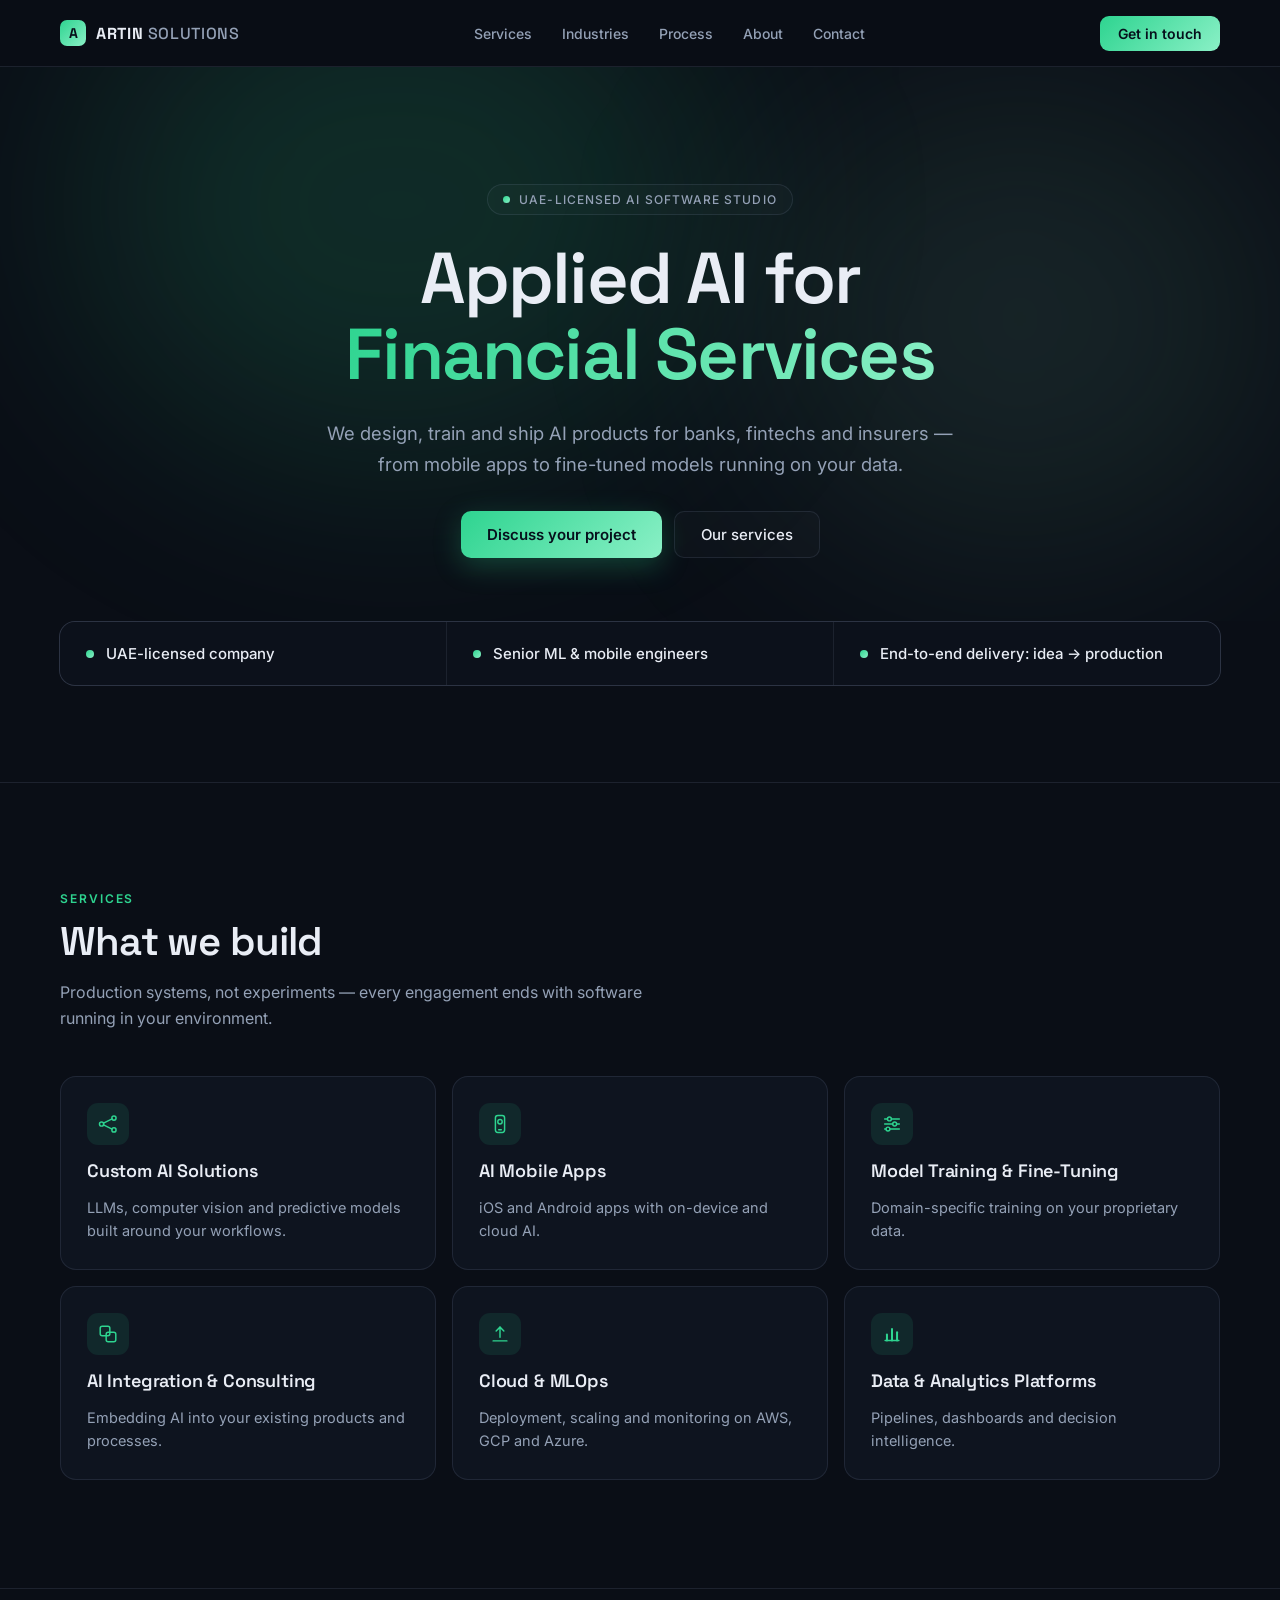
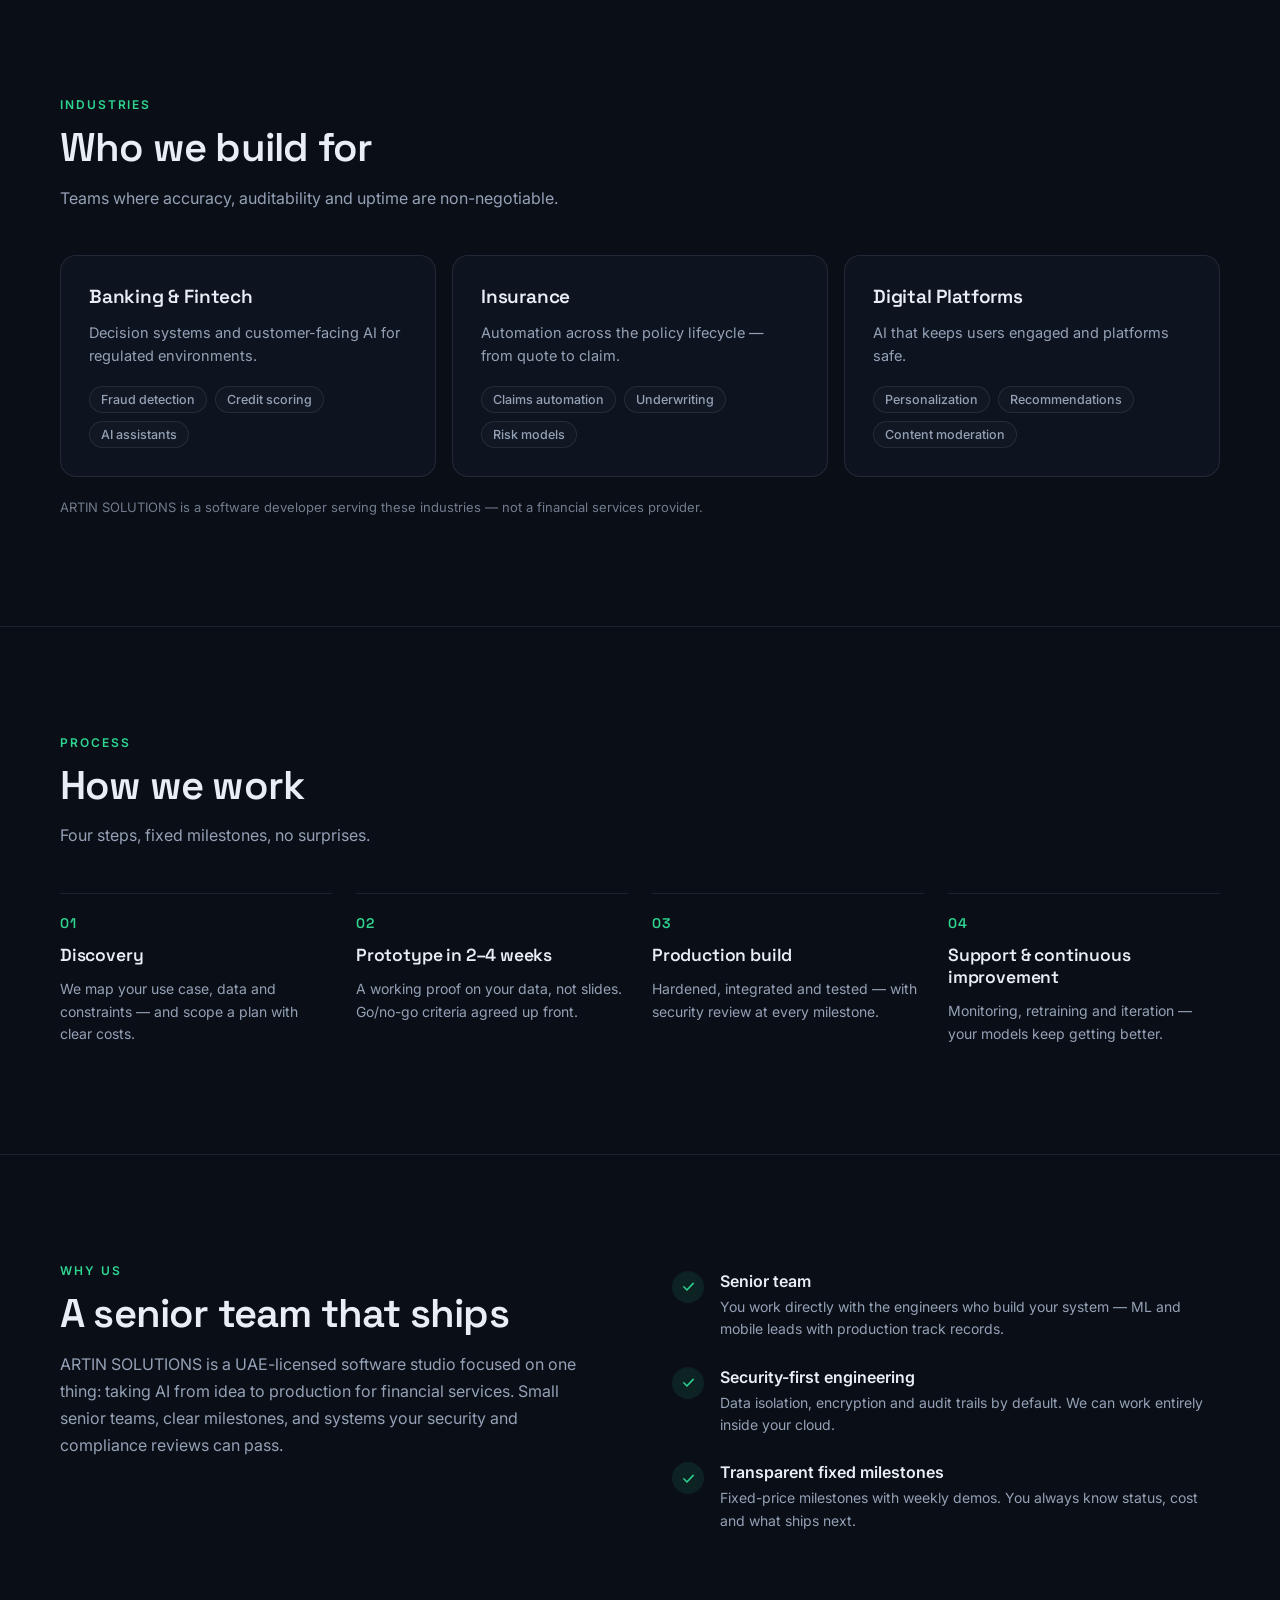
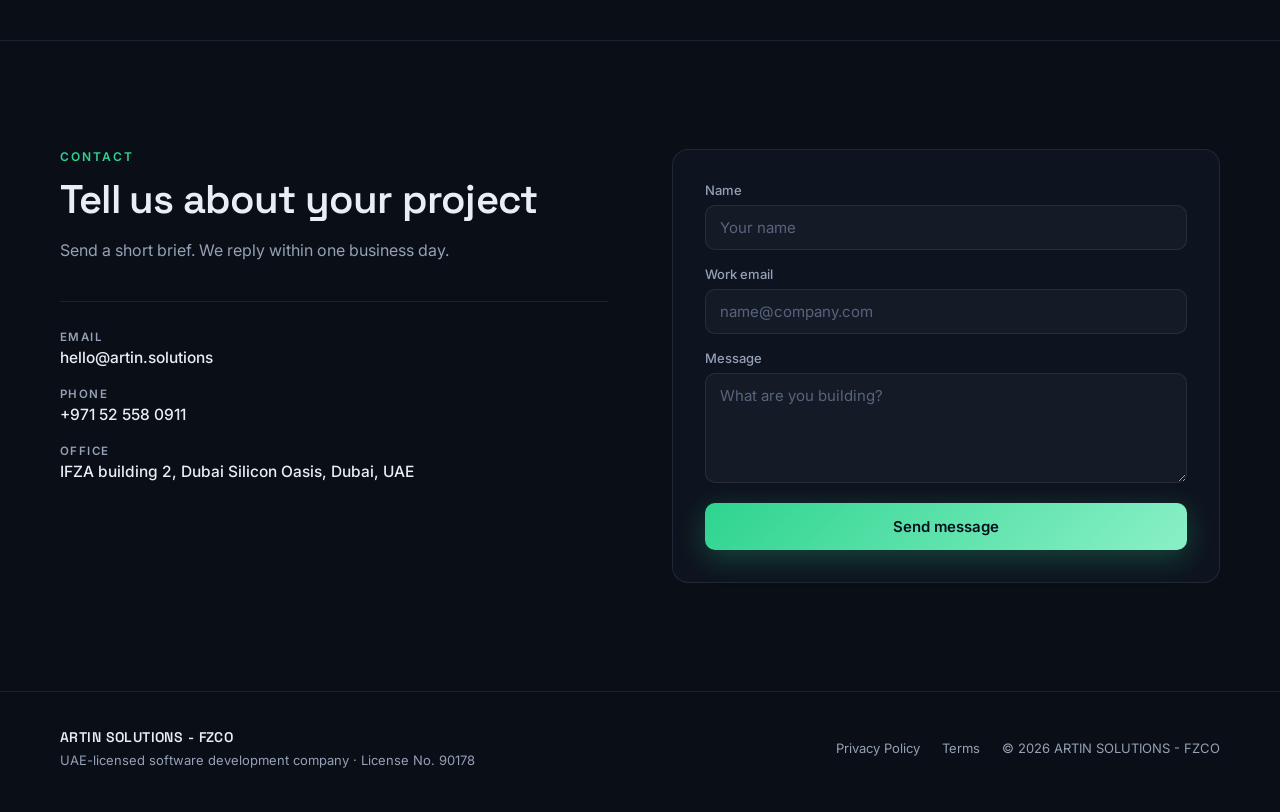
==== index.html @ 11cbfb8b "Website initial commit" ====
<!DOCTYPE html>
<html lang="en">
<head>
<meta charset="utf-8">
<meta name="viewport" content="width=device-width, initial-scale=1">
<title>ARTIN SOLUTIONS — Applied AI for Financial Services</title>
<meta name="description" content="ARTIN SOLUTIONS is a UAE-licensed software studio building AI products for banks, fintechs and insurers — mobile apps, model training and fine-tuning, cloud & MLOps.">
<meta property="og:title" content="ARTIN SOLUTIONS — Applied AI for Financial Services">
<meta property="og:description" content="We design, train and ship AI products for banks, fintechs and insurers — from mobile apps to fine-tuned models running on your data.">
<meta property="og:type" content="website">
<link rel="icon" href="data:image/svg+xml,%3Csvg xmlns='http://www.w3.org/2000/svg' viewBox='0 0 32 32'%3E%3Crect width='32' height='32' rx='8' fill='%232ed490'/%3E%3Ctext x='16' y='22' text-anchor='middle' font-family='Arial,sans-serif' font-weight='700' font-size='18' fill='%23071019'%3EA%3C/text%3E%3C/svg%3E">
<link rel="preconnect" href="https://fonts.googleapis.com">
<link rel="preconnect" href="https://fonts.gstatic.com" crossorigin>
<link href="https://fonts.googleapis.com/css2?family=Space+Grotesk:wght@500;600;700&family=Inter:wght@400;500;600&display=swap" rel="stylesheet">
<style>
:root {
  --bg: #0a0e16; --panel: #0e141f; --panel2: #111827;
  --line: rgba(152,170,204,0.13);
  --text: #e9edf5; --muted: #94a1b6;
  --accent: #2ed490; --accent2: #8af0c6;
  --glow1: rgba(46,212,144,0.15); --glow2: rgba(138,240,198,0.10);
  --accent-soft: rgba(46,212,144,0.10); --btn-glow: rgba(46,212,144,0.26);
}
html { scroll-behavior: smooth; scroll-padding-top: 92px; }
body { margin: 0; background: var(--bg); color: var(--text); font-family: Inter, "Helvetica Neue", system-ui, sans-serif; -webkit-font-smoothing: antialiased; text-rendering: optimizeLegibility; }
a { color: var(--text); text-decoration: none; }
::selection { background: rgba(46,212,144,0.35); }
input::placeholder, textarea::placeholder { color: #57647c; }
h1, h2, h3, .brand { font-family: "Space Grotesk", Inter, sans-serif; }

.container { max-width: 1160px; margin: 0 auto; padding: 0 24px; }

/* Header */
.site-header { position: sticky; top: 0; z-index: 60; background: rgba(10,14,22,0.75); backdrop-filter: blur(16px); -webkit-backdrop-filter: blur(16px); border-bottom: 1px solid var(--line); }
.header-inner { height: 66px; display: flex; align-items: center; justify-content: space-between; gap: 20px; }
.brand { display: flex; align-items: center; gap: 10px; }
.brand-mark { width: 26px; height: 26px; border-radius: 7px; background: linear-gradient(135deg, var(--accent), var(--accent2)); display: inline-flex; align-items: center; justify-content: center; font-weight: 700; font-size: 14px; color: #071019; }
.brand-name { font-weight: 700; font-size: 16px; letter-spacing: 0.04em; }
.brand-name span { font-weight: 500; color: var(--muted); }
.main-nav { display: flex; align-items: center; gap: 30px; }
.main-nav a { font-size: 14px; font-weight: 500; color: var(--muted); transition: color 0.2s; }
.main-nav a:hover { color: var(--text); }
.btn { display: inline-flex; align-items: center; justify-content: center; border-radius: 10px; font-size: 15px; font-weight: 600; transition: transform 0.2s, box-shadow 0.2s, border-color 0.2s, background 0.2s; cursor: pointer; }
.btn-primary { background: linear-gradient(135deg, var(--accent), var(--accent2)); color: #06101c; }
.btn-primary:hover { transform: translateY(-1px); box-shadow: 0 6px 20px var(--btn-glow); color: #06101c; }
.btn-ghost { border: 1px solid var(--line); background: rgba(255,255,255,0.02); color: var(--text); font-weight: 500; }
.btn-ghost:hover { border-color: rgba(152,170,204,0.35); background: rgba(255,255,255,0.04); }
.header-cta { padding: 9px 18px; border-radius: 9px; font-size: 14px; }
.burger { display: none; flex-direction: column; gap: 4px; background: none; border: 1px solid var(--line); border-radius: 8px; padding: 10px 9px; cursor: pointer; }
.burger span { width: 16px; height: 2px; background: var(--text); border-radius: 2px; }
.mobile-nav { position: absolute; top: 66px; left: 0; right: 0; background: rgba(10,14,22,0.97); backdrop-filter: blur(20px); -webkit-backdrop-filter: blur(20px); border-bottom: 1px solid var(--line); flex-direction: column; padding: 6px 24px 20px; display: none; }
.mobile-nav.open { display: flex; }
.mobile-nav a { padding: 13px 0; font-size: 15px; font-weight: 500; border-bottom: 1px solid rgba(152,170,204,0.07); }
.mobile-nav a:last-of-type { border-bottom: none; }
.mobile-nav .btn { margin-top: 10px; padding: 12px 18px; font-size: 14.5px; border-bottom: none; }
@media (max-width: 880px) {
  .desktop-only { display: none !important; }
  .burger { display: inline-flex; }
}

/* Hero */
.hero { position: relative; overflow: hidden; padding: clamp(88px, 13vh, 148px) 24px clamp(56px, 7vh, 84px); }
.mesh { position: absolute; border-radius: 50%; pointer-events: none; }
.mesh-a { top: -22%; left: 6%; width: min(640px, 80vw); height: 520px; background: var(--glow1); filter: blur(110px); animation: meshA 16s ease-in-out infinite; }
.mesh-b { top: 4%; right: 0; width: min(520px, 70vw); height: 460px; background: var(--glow2); filter: blur(120px); animation: meshB 20s ease-in-out infinite; }
@keyframes meshA { 0%, 100% { transform: translate(-6%, -4%) scale(1); } 50% { transform: translate(9%, 7%) scale(1.18); } }
@keyframes meshB { 0%, 100% { transform: translate(7%, 9%) scale(1.12); } 50% { transform: translate(-9%, -7%) scale(0.94); } }
@keyframes riseIn { from { opacity: 0; transform: translateY(14px); } to { opacity: 1; transform: translateY(0); } }
.hero-inner { position: relative; max-width: 880px; margin: 0 auto; text-align: center; display: flex; flex-direction: column; align-items: center; gap: 26px; }
.hero-badge { animation: riseIn 0.7s ease both; display: inline-flex; align-items: center; gap: 9px; border: 1px solid var(--line); border-radius: 999px; padding: 7px 15px; font-size: 12px; font-weight: 500; letter-spacing: 0.09em; text-transform: uppercase; color: var(--muted); background: rgba(255,255,255,0.02); }
.hero-badge i { width: 7px; height: 7px; border-radius: 50%; background: linear-gradient(135deg, var(--accent), var(--accent2)); }
.hero h1 { animation: riseIn 0.7s 0.08s ease both; margin: 0; font-weight: 600; font-size: clamp(40px, 7.2vw, 72px); line-height: 1.05; letter-spacing: -0.025em; }
.grad-text { background: linear-gradient(120deg, var(--accent), var(--accent2)); -webkit-background-clip: text; background-clip: text; -webkit-text-fill-color: transparent; color: transparent; }
.hero p { animation: riseIn 0.7s 0.16s ease both; margin: 0; max-width: 640px; font-size: clamp(16px, 2.2vw, 18.5px); line-height: 1.65; color: var(--muted); }
.hero-ctas { animation: riseIn 0.7s 0.24s ease both; display: flex; flex-wrap: wrap; gap: 12px; justify-content: center; margin-top: 6px; }
.hero-ctas .btn { padding: 13px 26px; }
.hero-ctas .btn-primary { box-shadow: 0 8px 28px var(--btn-glow); }
.hero-ctas .btn-primary:hover { transform: translateY(-2px); }
@media (prefers-reduced-motion: reduce) {
  html { scroll-behavior: auto; }
  .mesh, .hero-badge, .hero h1, .hero p, .hero-ctas { animation: none !important; }
}

/* Trust strip */
.trust { padding: 0 24px clamp(64px, 8vw, 96px); }
.trust-grid { max-width: 1160px; margin: 0 auto; border: 1px solid var(--line); border-radius: 16px; background: var(--line); display: grid; grid-template-columns: repeat(auto-fit, minmax(250px, 1fr)); gap: 1px; overflow: hidden; }
.trust-item { background: #0c111b; padding: 22px 26px; display: flex; align-items: center; gap: 12px; }
.trust-item i { flex: none; width: 8px; height: 8px; border-radius: 50%; background: linear-gradient(135deg, var(--accent), var(--accent2)); }
.trust-item span { font-size: 15px; font-weight: 500; }

/* Sections */
.section { padding: clamp(72px, 9vw, 108px) 24px; border-top: 1px solid var(--line); }
.section-head { max-width: 640px; display: flex; flex-direction: column; gap: 14px; margin-bottom: 44px; }
.eyebrow { font-size: 12px; font-weight: 600; letter-spacing: 0.16em; text-transform: uppercase; color: var(--accent); }
.section-head h2 { margin: 0; font-weight: 600; font-size: clamp(30px, 4.4vw, 40px); letter-spacing: -0.02em; line-height: 1.12; }
.section-head p { margin: 0; font-size: 16px; line-height: 1.65; color: var(--muted); text-wrap: pretty; }

/* Cards */
.card-grid { display: grid; grid-template-columns: repeat(auto-fit, minmax(300px, 1fr)); gap: 16px; }
.card { background: var(--panel); border: 1px solid var(--line); border-radius: 16px; padding: 26px; display: flex; flex-direction: column; gap: 14px; transition: border-color 0.25s, transform 0.25s, background 0.25s; }
.card:hover { border-color: color-mix(in oklab, var(--accent) 45%, transparent); transform: translateY(-3px); background: var(--panel2); }
.card-icon { width: 42px; height: 42px; border-radius: 11px; background: var(--accent-soft); color: var(--accent); display: flex; align-items: center; justify-content: center; }
.card h3 { margin: 0; font-weight: 600; font-size: 18px; letter-spacing: -0.01em; }
.card p { margin: 0; font-size: 14.5px; line-height: 1.62; color: var(--muted); }

/* Industries */
.industry { padding: 28px; gap: 12px; }
.industry:hover { background: var(--panel); }
.industry h3 { font-size: 19px; }
.chips { display: flex; flex-wrap: wrap; gap: 8px; margin-top: 6px; }
.chip { font-size: 12.5px; font-weight: 500; color: var(--muted); border: 1px solid var(--line); border-radius: 999px; padding: 5px 11px; background: rgba(255,255,255,0.02); }
.disclaimer { margin: 20px 0 0; font-size: 13px; line-height: 1.6; color: var(--muted); opacity: 0.75; }

/* Process */
.steps { display: grid; grid-template-columns: repeat(auto-fit, minmax(230px, 1fr)); gap: 24px; }
.step { display: flex; flex-direction: column; gap: 12px; border-top: 1px solid var(--line); padding-top: 20px; }
.step-num { font-family: "Space Grotesk", sans-serif; font-weight: 600; font-size: 14px; letter-spacing: 0.08em; color: var(--accent); }
.step h3 { margin: 0; font-weight: 600; font-size: 17.5px; letter-spacing: -0.01em; }
.step p { margin: 0; font-size: 14px; line-height: 1.62; color: var(--muted); }

/* About */
.about-grid { display: grid; grid-template-columns: repeat(auto-fit, minmax(320px, 1fr)); gap: clamp(36px, 5vw, 72px); align-items: start; }
.about-copy { display: flex; flex-direction: column; gap: 14px; }
.about-copy h2 { margin: 0; font-weight: 600; font-size: clamp(30px, 4.4vw, 40px); letter-spacing: -0.02em; line-height: 1.12; }
.about-copy > p { margin: 0; font-size: 16px; line-height: 1.7; color: var(--muted); text-wrap: pretty; }
.about-points { display: flex; flex-direction: column; gap: 26px; padding-top: 8px; }
.point { display: flex; gap: 16px; align-items: flex-start; }
.point-icon { flex: none; width: 32px; height: 32px; border-radius: 50%; background: var(--accent-soft); color: var(--accent); display: inline-flex; align-items: center; justify-content: center; }
.point-body { display: flex; flex-direction: column; gap: 5px; }
.point-title { font-size: 16px; font-weight: 600; }
.point-desc { font-size: 14px; line-height: 1.6; color: var(--muted); }

/* Contact */
.contact-grid { display: grid; grid-template-columns: repeat(auto-fit, minmax(320px, 1fr)); gap: clamp(36px, 5vw, 64px); align-items: start; }
.contact-info { display: flex; flex-direction: column; gap: 20px; margin-top: 24px; border-top: 1px solid var(--line); padding-top: 28px; }
.contact-row { display: flex; flex-direction: column; gap: 4px; }
.contact-label { font-size: 11.5px; font-weight: 600; letter-spacing: 0.12em; text-transform: uppercase; color: var(--muted); }
.contact-value { font-size: 15.5px; font-weight: 500; }
.form-panel { background: var(--panel); border: 1px solid var(--line); border-radius: 16px; padding: clamp(24px, 3vw, 32px); }
.contact-form { display: flex; flex-direction: column; gap: 16px; }
.contact-form label { display: flex; flex-direction: column; gap: 7px; font-size: 13px; font-weight: 500; color: var(--muted); }
.contact-form input, .contact-form textarea { width: 100%; box-sizing: border-box; font-family: inherit; background: rgba(255,255,255,0.03); border: 1px solid var(--line); border-radius: 10px; padding: 12px 14px; font-size: 15px; color: var(--text); transition: border-color 0.2s, box-shadow 0.2s; }
.contact-form textarea { resize: vertical; min-height: 110px; }
.contact-form input:focus, .contact-form textarea:focus { border-color: var(--accent); box-shadow: 0 0 0 3px var(--accent-soft); outline: none; }
.contact-form .btn { margin-top: 4px; width: 100%; border: none; padding: 14px; font-family: inherit; box-shadow: 0 8px 28px var(--btn-glow); }
.form-error { display: none; margin: 0; font-size: 13.5px; line-height: 1.5; color: #ff8a8a; }
.form-error.visible { display: block; }
.form-success { display: none; flex-direction: column; align-items: flex-start; gap: 14px; padding: 12px 4px; }
.form-success.visible { display: flex; }
.success-icon { width: 44px; height: 44px; border-radius: 50%; background: var(--accent-soft); color: var(--accent); display: inline-flex; align-items: center; justify-content: center; }
.form-success .title { font-family: "Space Grotesk", sans-serif; font-weight: 600; font-size: 19px; }
.form-success .desc { font-size: 14.5px; line-height: 1.6; color: var(--muted); }
.form-success button { margin-top: 6px; background: none; border: 1px solid var(--line); border-radius: 9px; padding: 9px 16px; cursor: pointer; color: var(--text); font-family: inherit; font-size: 13.5px; font-weight: 500; transition: border-color 0.2s; }
.form-success button:hover { border-color: rgba(152,170,204,0.35); }
.honeypot { position: absolute; left: -9999px; opacity: 0; height: 0; overflow: hidden; }

/* Footer */
.site-footer { border-top: 1px solid var(--line); padding: 36px 24px 44px; }
.footer-inner { max-width: 1160px; margin: 0 auto; display: flex; flex-wrap: wrap; gap: 18px 32px; align-items: center; justify-content: space-between; }
.footer-company { display: flex; flex-direction: column; gap: 6px; }
.footer-company .name { font-family: "Space Grotesk", sans-serif; font-weight: 600; font-size: 14px; letter-spacing: 0.03em; }
.footer-company .license { font-size: 13px; color: var(--muted); }
.footer-links { display: flex; flex-wrap: wrap; align-items: center; gap: 22px; font-size: 13px; }
.footer-links a { color: var(--muted); transition: color 0.2s; }
.footer-links a:hover { color: var(--text); }
.footer-links span { color: var(--muted); }
</style>
</head>
<body>

<header class="site-header">
  <div class="container header-inner">
    <a href="#top" class="brand">
      <span class="brand-mark">A</span>
      <span class="brand-name">ARTIN<span> SOLUTIONS</span></span>
    </a>
    <nav class="main-nav desktop-only">
      <a href="#services">Services</a>
      <a href="#industries">Industries</a>
      <a href="#process">Process</a>
      <a href="#about">About</a>
      <a href="#contact">Contact</a>
    </nav>
    <div style="display: flex; align-items: center; gap: 10px;">
      <a href="#contact" class="btn btn-primary header-cta desktop-only">Get in touch</a>
      <button class="burger" id="burger" aria-label="Menu" aria-expanded="false">
        <span></span><span></span><span></span>
      </button>
    </div>
  </div>
  <nav class="mobile-nav" id="mobile-nav">
    <a href="#services">Services</a>
    <a href="#industries">Industries</a>
    <a href="#process">Process</a>
    <a href="#about">About</a>
    <a href="#contact">Contact</a>
    <a href="#contact" class="btn btn-primary">Get in touch</a>
  </nav>
</header>

<section id="top" class="hero">
  <div class="mesh mesh-a" aria-hidden="true"></div>
  <div class="mesh mesh-b" aria-hidden="true"></div>
  <div class="hero-inner">
    <div class="hero-badge"><i></i>UAE-licensed AI software studio</div>
    <h1>Applied AI for<br><span class="grad-text">Financial Services</span></h1>
    <p>We design, train and ship AI products for banks, fintechs and insurers — from mobile apps to fine-tuned models running on your data.</p>
    <div class="hero-ctas">
      <a href="#contact" class="btn btn-primary">Discuss your project</a>
      <a href="#services" class="btn btn-ghost">Our services</a>
    </div>
  </div>
</section>

<section class="trust">
  <div class="trust-grid">
    <div class="trust-item"><i></i><span>UAE-licensed company</span></div>
    <div class="trust-item"><i></i><span>Senior ML &amp; mobile engineers</span></div>
    <div class="trust-item"><i></i><span>End-to-end delivery: idea → production</span></div>
  </div>
</section>

<section id="services" class="section">
  <div class="container">
    <div class="section-head">
      <span class="eyebrow">Services</span>
      <h2>What we build</h2>
      <p>Production systems, not experiments — every engagement ends with software running in your environment.</p>
    </div>
    <div class="card-grid">
      <div class="card">
        <div class="card-icon">
          <svg width="22" height="22" viewBox="0 0 24 24" fill="none" stroke="currentColor" stroke-width="1.6" stroke-linecap="round" stroke-linejoin="round"><circle cx="5" cy="12" r="2.3"></circle><circle cx="18.5" cy="5.5" r="2.3"></circle><circle cx="18.5" cy="18.5" r="2.3"></circle><line x1="7.1" y1="11" x2="16.4" y2="6.4"></line><line x1="7.1" y1="13" x2="16.4" y2="17.6"></line></svg>
        </div>
        <h3>Custom AI Solutions</h3>
        <p>LLMs, computer vision and predictive models built around your workflows.</p>
      </div>
      <div class="card">
        <div class="card-icon">
          <svg width="22" height="22" viewBox="0 0 24 24" fill="none" stroke="currentColor" stroke-width="1.6" stroke-linecap="round" stroke-linejoin="round"><rect x="7" y="2.8" width="10" height="18.4" rx="2.6"></rect><line x1="10.6" y1="18.2" x2="13.4" y2="18.2"></line><circle cx="12" cy="9.6" r="2.4"></circle></svg>
        </div>
        <h3>AI Mobile Apps</h3>
        <p>iOS and Android apps with on-device and cloud AI.</p>
      </div>
      <div class="card">
        <div class="card-icon">
          <svg width="22" height="22" viewBox="0 0 24 24" fill="none" stroke="currentColor" stroke-width="1.6" stroke-linecap="round" stroke-linejoin="round"><line x1="4" y1="6.5" x2="7" y2="6.5"></line><circle cx="9.2" cy="6.5" r="2.1"></circle><line x1="11.4" y1="6.5" x2="20" y2="6.5"></line><line x1="4" y1="12" x2="12.7" y2="12"></line><circle cx="14.9" cy="12" r="2.1"></circle><line x1="17.1" y1="12" x2="20" y2="12"></line><line x1="9.8" y1="17.5" x2="20" y2="17.5"></line><circle cx="7.6" cy="17.5" r="2.1"></circle><line x1="4" y1="17.5" x2="5.4" y2="17.5"></line></svg>
        </div>
        <h3>Model Training &amp; Fine-Tuning</h3>
        <p>Domain-specific training on your proprietary data.</p>
      </div>
      <div class="card">
        <div class="card-icon">
          <svg width="22" height="22" viewBox="0 0 24 24" fill="none" stroke="currentColor" stroke-width="1.6" stroke-linecap="round" stroke-linejoin="round"><rect x="3.5" y="3.5" width="10.5" height="10.5" rx="2.2"></rect><rect x="10" y="10" width="10.5" height="10.5" rx="2.2"></rect></svg>
        </div>
        <h3>AI Integration &amp; Consulting</h3>
        <p>Embedding AI into your existing products and processes.</p>
      </div>
      <div class="card">
        <div class="card-icon">
          <svg width="22" height="22" viewBox="0 0 24 24" fill="none" stroke="currentColor" stroke-width="1.6" stroke-linecap="round" stroke-linejoin="round"><line x1="12" y1="15.5" x2="12" y2="4.5"></line><polyline points="7.8,8.7 12,4.5 16.2,8.7"></polyline><line x1="4.5" y1="19.5" x2="19.5" y2="19.5"></line></svg>
        </div>
        <h3>Cloud &amp; MLOps</h3>
        <p>Deployment, scaling and monitoring on AWS, GCP and Azure.</p>
      </div>
      <div class="card">
        <div class="card-icon">
          <svg width="22" height="22" viewBox="0 0 24 24" fill="none" stroke="currentColor" stroke-width="1.6" stroke-linecap="round" stroke-linejoin="round"><line x1="4.5" y1="19" x2="19.5" y2="19"></line><line x1="6.5" y1="19" x2="6.5" y2="12.5" stroke-width="2.2"></line><line x1="12" y1="19" x2="12" y2="6.5" stroke-width="2.2"></line><line x1="17.5" y1="19" x2="17.5" y2="10" stroke-width="2.2"></line></svg>
        </div>
        <h3>Data &amp; Analytics Platforms</h3>
        <p>Pipelines, dashboards and decision intelligence.</p>
      </div>
    </div>
  </div>
</section>

<section id="industries" class="section">
  <div class="container">
    <div class="section-head">
      <span class="eyebrow">Industries</span>
      <h2>Who we build for</h2>
      <p>Teams where accuracy, auditability and uptime are non-negotiable.</p>
    </div>
    <div class="card-grid">
      <div class="card industry">
        <h3>Banking &amp; Fintech</h3>
        <p>Decision systems and customer-facing AI for regulated environments.</p>
        <div class="chips">
          <span class="chip">Fraud detection</span>
          <span class="chip">Credit scoring</span>
          <span class="chip">AI assistants</span>
        </div>
      </div>
      <div class="card industry">
        <h3>Insurance</h3>
        <p>Automation across the policy lifecycle — from quote to claim.</p>
        <div class="chips">
          <span class="chip">Claims automation</span>
          <span class="chip">Underwriting</span>
          <span class="chip">Risk models</span>
        </div>
      </div>
      <div class="card industry">
        <h3>Digital Platforms</h3>
        <p>AI that keeps users engaged and platforms safe.</p>
        <div class="chips">
          <span class="chip">Personalization</span>
          <span class="chip">Recommendations</span>
          <span class="chip">Content moderation</span>
        </div>
      </div>
    </div>
    <p class="disclaimer">ARTIN SOLUTIONS is a software developer serving these industries — not a financial services provider.</p>
  </div>
</section>

<section id="process" class="section">
  <div class="container">
    <div class="section-head">
      <span class="eyebrow">Process</span>
      <h2>How we work</h2>
      <p>Four steps, fixed milestones, no surprises.</p>
    </div>
    <div class="steps">
      <div class="step">
        <span class="step-num">01</span>
        <h3>Discovery</h3>
        <p>We map your use case, data and constraints — and scope a plan with clear costs.</p>
      </div>
      <div class="step">
        <span class="step-num">02</span>
        <h3>Prototype in 2–4 weeks</h3>
        <p>A working proof on your data, not slides. Go/no-go criteria agreed up front.</p>
      </div>
      <div class="step">
        <span class="step-num">03</span>
        <h3>Production build</h3>
        <p>Hardened, integrated and tested — with security review at every milestone.</p>
      </div>
      <div class="step">
        <span class="step-num">04</span>
        <h3>Support &amp; continuous improvement</h3>
        <p>Monitoring, retraining and iteration — your models keep getting better.</p>
      </div>
    </div>
  </div>
</section>

<section id="about" class="section">
  <div class="container about-grid">
    <div class="about-copy">
      <span class="eyebrow">Why us</span>
      <h2>A senior team that ships</h2>
      <p>ARTIN SOLUTIONS is a UAE-licensed software studio focused on one thing: taking AI from idea to production for financial services. Small senior teams, clear milestones, and systems your security and compliance reviews can pass.</p>
    </div>
    <div class="about-points">
      <div class="point">
        <span class="point-icon">
          <svg width="15" height="15" viewBox="0 0 24 24" fill="none" stroke="currentColor" stroke-width="2.4" stroke-linecap="round" stroke-linejoin="round"><polyline points="4.5,12.5 9.5,17.5 19.5,7"></polyline></svg>
        </span>
        <div class="point-body">
          <span class="point-title">Senior team</span>
          <span class="point-desc">You work directly with the engineers who build your system — ML and mobile leads with production track records.</span>
        </div>
      </div>
      <div class="point">
        <span class="point-icon">
          <svg width="15" height="15" viewBox="0 0 24 24" fill="none" stroke="currentColor" stroke-width="2.4" stroke-linecap="round" stroke-linejoin="round"><polyline points="4.5,12.5 9.5,17.5 19.5,7"></polyline></svg>
        </span>
        <div class="point-body">
          <span class="point-title">Security-first engineering</span>
          <span class="point-desc">Data isolation, encryption and audit trails by default. We can work entirely inside your cloud.</span>
        </div>
      </div>
      <div class="point">
        <span class="point-icon">
          <svg width="15" height="15" viewBox="0 0 24 24" fill="none" stroke="currentColor" stroke-width="2.4" stroke-linecap="round" stroke-linejoin="round"><polyline points="4.5,12.5 9.5,17.5 19.5,7"></polyline></svg>
        </span>
        <div class="point-body">
          <span class="point-title">Transparent fixed milestones</span>
          <span class="point-desc">Fixed-price milestones with weekly demos. You always know status, cost and what ships next.</span>
        </div>
      </div>
    </div>
  </div>
</section>

<section id="contact" class="section">
  <div class="container contact-grid">
    <div class="about-copy">
      <span class="eyebrow">Contact</span>
      <h2>Tell us about your project</h2>
      <p style="margin: 0; font-size: 16px; line-height: 1.65; color: var(--muted);">Send a short brief. We reply within one business day.</p>
      <div class="contact-info">
        <div class="contact-row">
          <span class="contact-label">Email</span>
          <span class="contact-value"><a href="mailto:hello@artin.solutions">hello@artin.solutions</a></span>
        </div>
        <div class="contact-row">
          <span class="contact-label">Phone</span>
          <span class="contact-value">+971 52 558 0911</span>
        </div>
        <div class="contact-row">
          <span class="contact-label">Office</span>
          <span class="contact-value">IFZA building 2, Dubai Silicon Oasis, Dubai, UAE</span>
        </div>
      </div>
    </div>
    <div class="form-panel">
      <!-- TODO: replace YOUR_FORM_ID with the ID from formspree.io after signup -->
      <form class="contact-form" id="contact-form" action="https://formspree.io/f/xaeyonka" method="POST">
        <label>Name
          <input type="text" name="name" required placeholder="Your name" autocomplete="name">
        </label>
        <label>Work email
          <input type="email" name="email" required placeholder="name@company.com" autocomplete="email">
        </label>
        <label>Message
          <textarea name="message" required rows="4" placeholder="What are you building?"></textarea>
        </label>
        <div class="honeypot" aria-hidden="true">
          <label>Leave this field empty<input type="text" name="_gotcha" tabindex="-1" autocomplete="off"></label>
        </div>
        <button type="submit" class="btn btn-primary" id="submit-btn">Send message</button>
        <p class="form-error" id="form-error">Something went wrong. Please email us directly instead.</p>
      </form>
      <div class="form-success" id="form-success">
        <span class="success-icon">
          <svg width="20" height="20" viewBox="0 0 24 24" fill="none" stroke="currentColor" stroke-width="2.2" stroke-linecap="round" stroke-linejoin="round"><polyline points="4.5,12.5 9.5,17.5 19.5,7"></polyline></svg>
        </span>
        <span class="title">Message sent</span>
        <span class="desc">Thanks — we'll get back to you within one business day.</span>
        <button type="button" id="reset-btn">Send another message</button>
      </div>
    </div>
  </div>
</section>

<footer class="site-footer">
  <div class="footer-inner">
    <div class="footer-company">
      <span class="name">ARTIN SOLUTIONS - FZCO</span>
      <span class="license">UAE-licensed software development company · License No. 90178</span>
    </div>
    <div class="footer-links">
      <a href="privacy.html">Privacy Policy</a>
      <a href="terms.html">Terms</a>
      <span>© 2026 ARTIN SOLUTIONS - FZCO</span>
    </div>
  </div>
</footer>

<script>
(function () {
  // Mobile menu
  var burger = document.getElementById('burger');
  var mobileNav = document.getElementById('mobile-nav');
  burger.addEventListener('click', function () {
    var open = mobileNav.classList.toggle('open');
    burger.setAttribute('aria-expanded', open ? 'true' : 'false');
  });
  mobileNav.querySelectorAll('a').forEach(function (link) {
    link.addEventListener('click', function () {
      mobileNav.classList.remove('open');
      burger.setAttribute('aria-expanded', 'false');
    });
  });

  // Contact form → Formspree
  var form = document.getElementById('contact-form');
  var success = document.getElementById('form-success');
  var errorEl = document.getElementById('form-error');
  var submitBtn = document.getElementById('submit-btn');

  form.addEventListener('submit', function (e) {
    e.preventDefault();
    errorEl.classList.remove('visible');
    if (form.action.indexOf('YOUR_FORM_ID') !== -1) {
      errorEl.textContent = 'Form is not configured yet — set the Formspree form ID in index.html.';
      errorEl.classList.add('visible');
      return;
    }
    submitBtn.disabled = true;
    submitBtn.textContent = 'Sending…';
    fetch(form.action, {
      method: 'POST',
      body: new FormData(form),
      headers: { Accept: 'application/json' }
    }).then(function (res) {
      if (!res.ok) throw new Error('HTTP ' + res.status);
      form.reset();
      form.style.display = 'none';
      success.classList.add('visible');
    }).catch(function () {
      errorEl.textContent = 'Something went wrong. Please email us directly instead.';
      errorEl.classList.add('visible');
    }).finally(function () {
      submitBtn.disabled = false;
      submitBtn.textContent = 'Send message';
    });
  });

  document.getElementById('reset-btn').addEventListener('click', function () {
    success.classList.remove('visible');
    form.style.display = '';
  });
})();
</script>
</body>
</html>
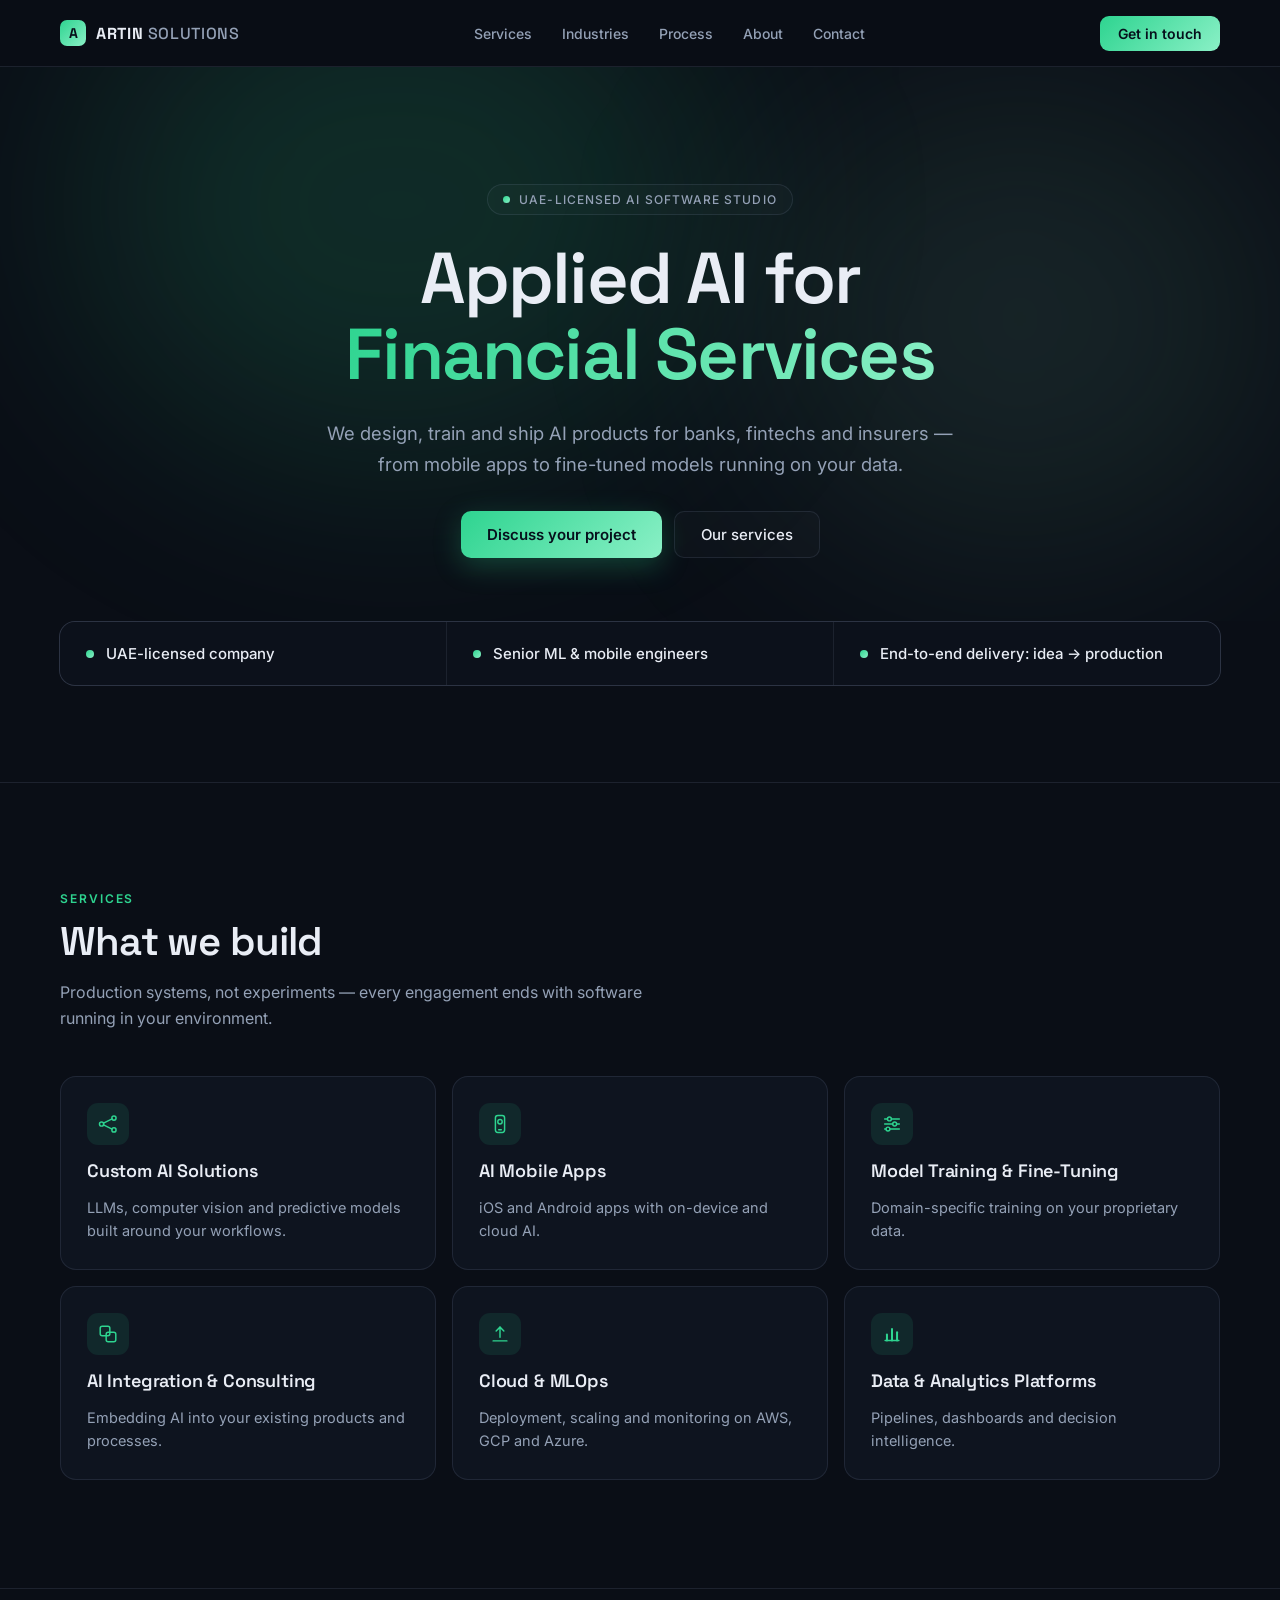
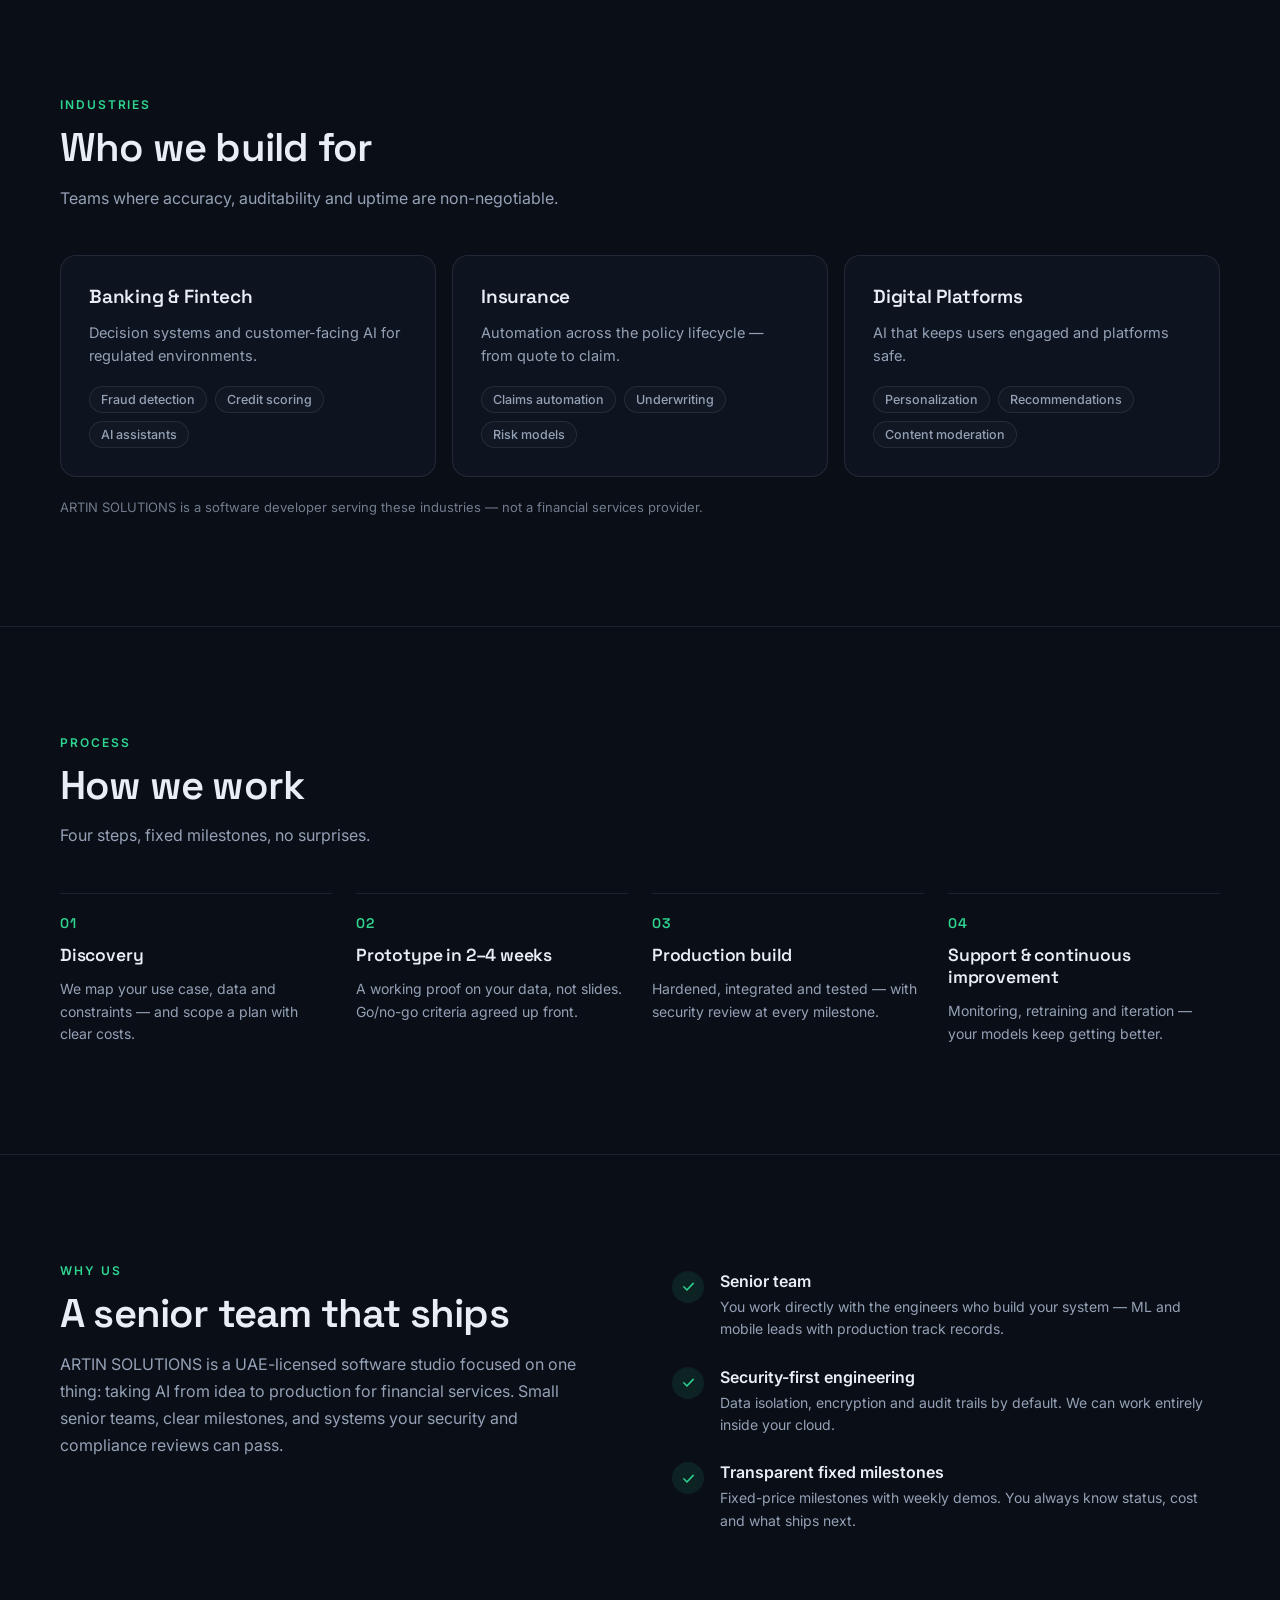
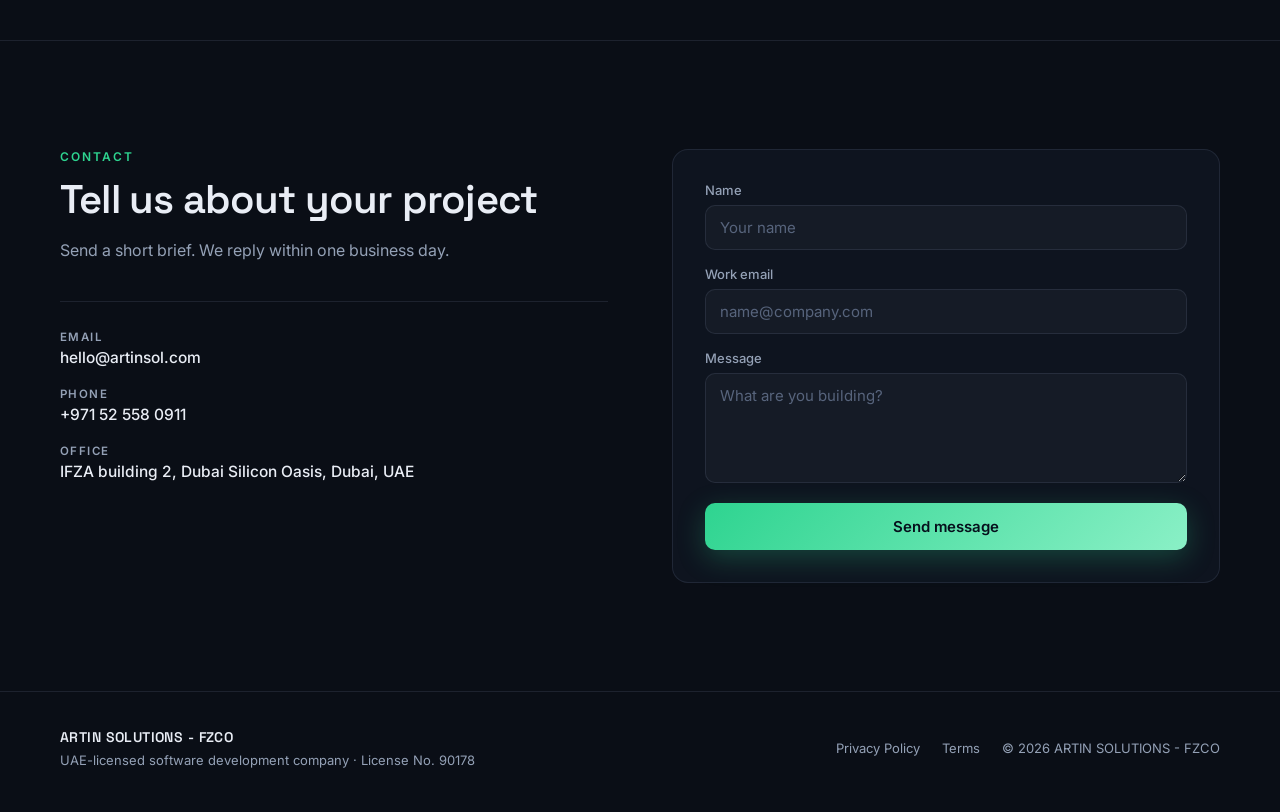
==== commit ac0ac4e3: "Update contact email address in index.html" ====
--- a/index.html
+++ b/index.html
@@ -394,7 +394,7 @@
       <div class="contact-info">
         <div class="contact-row">
           <span class="contact-label">Email</span>
-          <span class="contact-value"><a href="mailto:hello@artin.solutions">hello@artin.solutions</a></span>
+          <span class="contact-value"><a href="mailto:hello@artinsol.com">hello@artinsol.com</a></span>
         </div>
         <div class="contact-row">
           <span class="contact-label">Phone</span>
